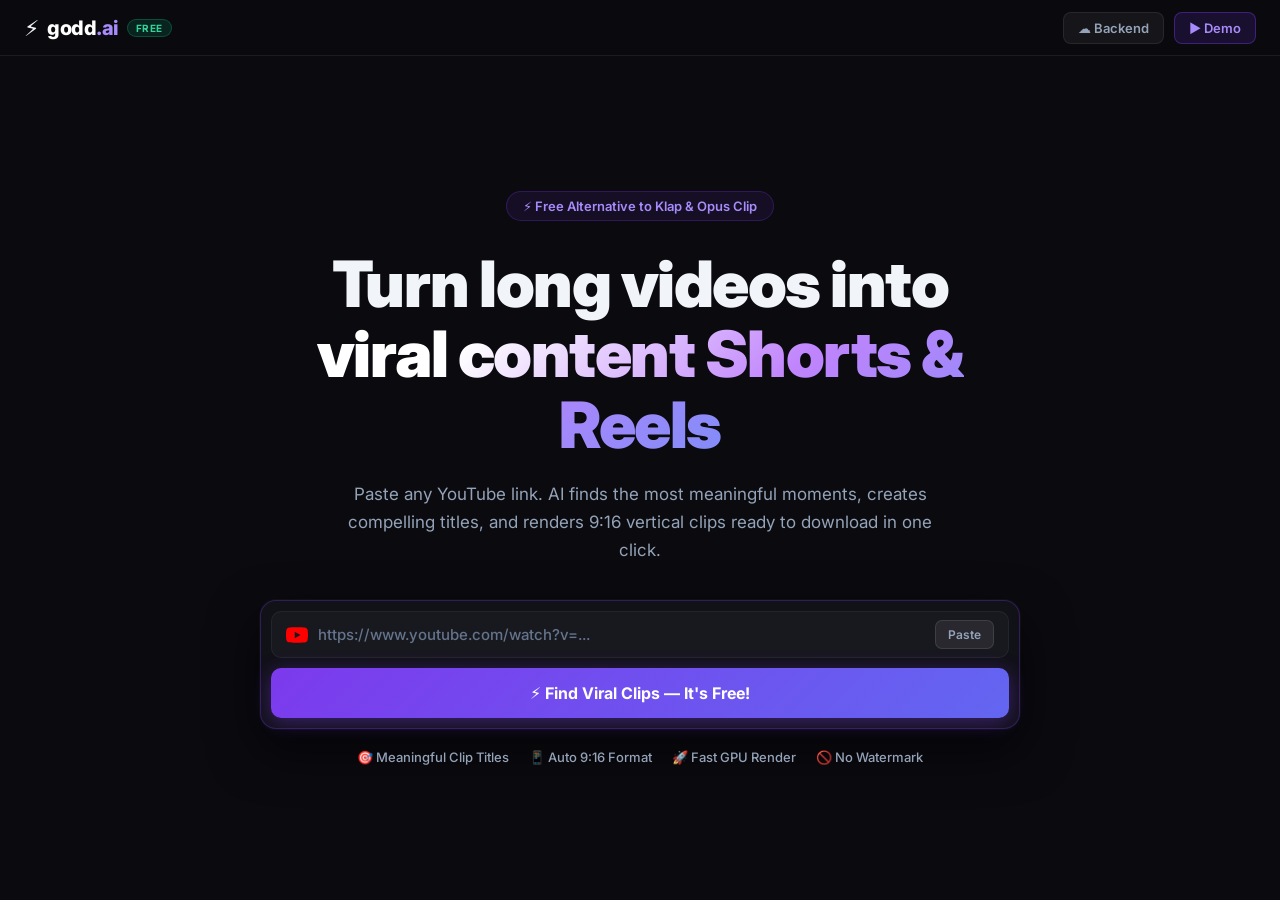
==== index.html @ a629b0cb "Sync streamer facecam preview and improve clip selection" ====
<!DOCTYPE html>
<html lang="en">
<head>
  <meta charset="UTF-8">
  <meta name="viewport" content="width=device-width, initial-scale=1.0">
  <title>godd.ai — Free Klap Alternative | Content Shorts & Viral Clips</title>
  <link rel="preconnect" href="https://fonts.googleapis.com">
  <link href="https://fonts.googleapis.com/css2?family=Inter:wght@400;500;600;700;800;900&display=swap" rel="stylesheet">
  <link rel="stylesheet" href="style.css">
  <link rel="icon" href="data:image/svg+xml,<svg xmlns=%22http://www.w3.org/2000/svg%22 viewBox=%220 0 100 100%22><text y=%22.9em%22 font-size=%2290%22>⚡</text></svg>">
  <script src="https://www.youtube.com/iframe_api"></script>
</head>
<body>

<!-- ═══════════════════ NAVBAR ═══════════════════ -->
<nav class="navbar">
  <div class="nav-inner">
    <div class="brand" onclick="goHome()">
      <span class="logo-mark">⚡</span>
      <span class="logo-name">godd<span class="logo-ai">.ai</span></span>
      <span class="badge-free">FREE</span>
    </div>
    <div class="nav-right">
      <button class="nav-btn" onclick="openBackendModal()">☁️ Backend</button>
      <button class="nav-btn nav-btn-demo" onclick="loadDemo()">▶ Demo</button>
    </div>
  </div>
</nav>

<!-- ═══════════════════ HERO ═══════════════════ -->
<section id="heroSection">
  <div class="hero-wrap">
    <div class="hero-badge">⚡ Free Alternative to Klap &amp; Opus Clip</div>
    <h1 class="hero-h1">Turn long videos into<br><span class="hero-grad">viral content Shorts &amp; Reels</span></h1>
    <p class="hero-sub">Paste any YouTube link. AI finds the most meaningful moments, creates compelling titles, and renders 9:16 vertical clips ready to download in one click.</p>

    <div class="url-card">
      <div class="url-row">
        <span class="yt-logo">
          <svg width="22" height="22" viewBox="0 0 24 24" fill="#FF0000"><path d="M23.498 6.186a3.016 3.016 0 0 0-2.122-2.136C19.505 3.545 12 3.545 12 3.545s-7.505 0-9.377.505A3.017 3.017 0 0 0 .502 6.186C0 8.07 0 12 0 12s0 3.93.502 5.814a3.016 3.016 0 0 0 2.122 2.136c1.871.505 9.376.505 9.376.505s7.505 0 9.377-.505a3.015 3.015 0 0 0 2.122-2.136C24 15.93 24 12 24 12s0-3.93-.502-5.814zM9.545 15.568V8.432L15.818 12l-6.273 3.568z"/></svg>
        </span>
        <input id="urlInput" type="text" placeholder="https://www.youtube.com/watch?v=..." autocomplete="off" onkeydown="if(event.key==='Enter')analyzeVideo()">
        <button class="btn-paste" onclick="pasteClip()">Paste</button>
      </div>
      <button class="btn-analyze" onclick="analyzeVideo()">
        ⚡ Find Viral Clips — It's Free!
      </button>
    </div>

    <div class="hero-features">
      <span>🎯 Meaningful Clip Titles</span>
      <span>📱 Auto 9:16 Format</span>
      <span>🚀 Fast GPU Render</span>
      <span>🚫 No Watermark</span>
    </div>
  </div>
</section>

<!-- ═══════════════════ PROCESSING ═══════════════════ -->
<section id="processingSection" style="display:none">
  <div class="proc-card">
    <div class="proc-rings">
      <div class="proc-ring r1"></div>
      <div class="proc-ring r2"></div>
      <div class="proc-icon">⚡</div>
    </div>
    <h2 class="proc-title" id="procTitle">Analyzing your video…</h2>
    <p class="proc-sub">AI is scanning for the most entertaining moments</p>
    <div class="proc-steps">
      <div class="proc-step" id="ps1"><span class="ps-dot"></span> Loading video &amp; metadata</div>
      <div class="proc-step" id="ps2"><span class="ps-dot"></span> Extracting streamer's voice</div>
      <div class="proc-step" id="ps3"><span class="ps-dot"></span> Scoring virality &amp; emotion</div>
      <div class="proc-step" id="ps4"><span class="ps-dot"></span> Building 9:16 clips with captions</div>
    </div>
    <p class="proc-note">First request may take 30–60s while Render server wakes up</p>
  </div>
</section>

<!-- ═══════════════════ STUDIO ═══════════════════ -->
<section id="studioSection" style="display:none">

  <!-- Top bar -->
  <div class="studio-topbar">
    <div class="studio-video-info">
      <img id="studioThumb" src="" alt="" class="studio-thumb">
      <div class="studio-meta">
        <div class="studio-title" id="studioTitle">Video Title</div>
        <div class="studio-author" id="studioAuthor">Creator • <span id="studioClipCount">0 clips</span></div>
      </div>
    </div>
    <button class="btn-new" onclick="goHome()">+ New Video</button>
  </div>

  <!-- 3-column grid -->
  <div class="studio-grid">

    <!-- LEFT: Clip list -->
    <div class="col-clips">
      <div class="col-head">
        <span>🎬 Viral Clips</span>
        <span class="col-badge" id="clipsBadge">0</span>
      </div>
      <div class="clips-scroll" id="clipsContainer">
        <!-- clip cards injected here -->
      </div>
    </div>

    <!-- CENTER: Video Preview -->
    <div class="col-preview">
      <div class="preview-wrap" id="previewWrap">

        <!-- YouTube Video Container -->
        <div id="ytContainer" class="yt-container layout-split">
          <!-- Top: Streamer Cam in Split Mode -->
          <div class="split-top-cam" id="splitTopCam">
            <div class="streamer-live-tag">
              <span class="live-dot"></span>
              <span class="streamer-tag-text">FACECAM PREVIEW</span>
            </div>
            <div class="cam-preview-feed" id="camPreviewFeed" aria-hidden="true"></div>
          </div>

          <!-- Gameplay Player Wrap -->
          <div class="game-video-wrap" id="gameVideoWrap">
            <div id="ytPlayerDiv"></div>
            <iframe id="fallbackIframe" src="" frameborder="0" allow="accelerometer; autoplay; clipboard-write; encrypted-media; gyroscope; picture-in-picture" allowfullscreen style="display:none; width:100%; height:100%;"></iframe>
          </div>
        </div>

        <!-- Transparent Click Catcher for 100% Reliable Play/Pause -->
        <div class="video-click-overlay" id="videoClickOverlay" onclick="togglePlay()"></div>

        <!-- Big Play Button Overlay (Klap / Reels style) -->
        <div class="center-play-overlay" id="centerPlayOverlay">
          <div class="big-play-btn">
            <svg width="28" height="28" viewBox="0 0 24 24" fill="#FFFFFF"><polygon points="6 3 20 12 6 21 6 3"/></svg>
          </div>
        </div>

        <!-- Subtitle overlay -->
        <div class="subs-overlay" id="subsOverlay">
          <div class="subs-box s-bold" id="subsBox"></div>
        </div>

        <!-- Hook title top -->
        <div class="preview-top-label" id="previewTopLabel"></div>

        <!-- Player controls bottom -->
        <div class="preview-controls" onclick="event.stopPropagation()">
          <button class="ctrl-play" id="playBtn" onclick="togglePlay()" title="Play/Pause">
            <svg id="playIcon" width="18" height="18" viewBox="0 0 24 24" fill="currentColor"><polygon points="5 3 19 12 5 21 5 3"/></svg>
          </button>
          <div class="ctrl-scrubber" id="scrubber" onclick="scrubSeek(event)">
            <div class="ctrl-fill" id="scrubFill"></div>
          </div>
          <span class="ctrl-time" id="ctrlTime">0:00 / 0:40</span>
        </div>
      </div>

      <!-- Preview label -->
      <div class="preview-label">📱 9:16 Vertical Preview • Click to Play/Pause</div>
    </div>

    <!-- RIGHT: Controls -->
    <div class="col-controls">

      <!-- Layout -->
      <div class="ctrl-box">
        <div class="ctrl-box-title">📐 Video Layout</div>
        <div class="layout-row">
          <button class="layout-btn active" data-l="split" onclick="setLayout('split')">🎮 Auto (Facecam on Top)</button>
          <button class="layout-btn" data-l="blur" onclick="setLayout('blur')">✨ Single (Blur BG)</button>
          <button class="layout-btn" data-l="crop" onclick="setLayout('crop')">✂️ Single (9:16 Crop)</button>
          <button class="layout-btn" data-l="fit" onclick="setLayout('fit')">🔲 Single (Fit)</button>
        </div>
      </div>

      <!-- Trim -->
      <div class="ctrl-box">
        <div class="ctrl-box-title">⏱️ Clip Trim <span id="trimDurLabel" class="trim-dur-badge">40s</span></div>
        <div class="trim-row">
          <label>Start <input type="number" id="trimStart" min="0" step="0.01" onchange="applyTrim()">s</label>
          <label>End <input type="number" id="trimEnd" min="1" step="0.01" onchange="applyTrim()">s</label>
        </div>
      </div>

      <!-- Subtitle presets -->
      <div class="ctrl-box">
        <div class="ctrl-box-title">Subtitle presets <span class="preset-count">9 styles</span></div>
        <p class="preset-hint">Smaller captions. A style for every story.</p>
        <div class="style-grid">
          <button class="style-btn" data-s="source" onclick="setStyle('source')" aria-pressed="false">
            <span class="preset-sample sample-source" aria-hidden="true">Natural captions</span>
            <span class="preset-name">Original</span><span class="preset-desc">Keep it simple</span>
          </button>
          <button class="style-btn" data-s="clean" onclick="setStyle('clean')" aria-pressed="false">
            <span class="preset-sample sample-clean" aria-hidden="true">Less, but better</span>
            <span class="preset-name">Minimal</span><span class="preset-desc">Soft white · clean</span>
          </button>
          <button class="style-btn active" data-s="beast" onclick="setStyle('beast')" aria-pressed="true">
            <span class="preset-sample sample-beast" aria-hidden="true">MAKE IT COUNT</span>
            <span class="preset-name">Gold Pop</span><span class="preset-desc">Warm gold · bold</span>
          </button>
          <button class="style-btn" data-s="hormozi" onclick="setStyle('hormozi')" aria-pressed="false">
            <span class="preset-sample sample-hormozi" aria-hidden="true">A fresh perspective</span>
            <span class="preset-name">Fresh Lime</span><span class="preset-desc">Lime · confident</span>
          </button>
          <button class="style-btn" data-s="cyber" onclick="setStyle('cyber')" aria-pressed="false">
            <span class="preset-sample sample-cyber" aria-hidden="true">THE NEXT LEVEL</span>
            <span class="preset-name">Neon</span><span class="preset-desc">Cyan · electric</span>
          </button>
          <button class="style-btn" data-s="fire" onclick="setStyle('fire')" aria-pressed="false">
            <span class="preset-sample sample-fire" aria-hidden="true">Make your move</span>
            <span class="preset-name">Coral</span><span class="preset-desc">Coral · energetic</span>
          </button>
          <button class="style-btn" data-s="cinematic" onclick="setStyle('cinematic')" aria-pressed="false">
            <span class="preset-sample sample-cinematic" aria-hidden="true">Every moment matters</span>
            <span class="preset-name">Cinema</span><span class="preset-desc">Serif · cinematic</span>
          </button>
          <button class="style-btn" data-s="rose" onclick="setStyle('rose')" aria-pressed="false">
            <span class="preset-sample sample-rose" aria-hidden="true">A little different</span>
            <span class="preset-name">Rose</span><span class="preset-desc">Rose · editorial</span>
          </button>
          <button class="style-btn" data-s="box" onclick="setStyle('box')" aria-pressed="false">
            <span class="preset-sample sample-box" aria-hidden="true">One good idea</span>
            <span class="preset-name">Highlight</span><span class="preset-desc">Yellow card · ink</span>
          </button>
          <button class="style-btn" data-s="none" onclick="setStyle('none')" aria-pressed="false">
            <span class="preset-sample sample-none" aria-hidden="true">—</span>
            <span class="preset-name">Off</span><span class="preset-desc">No added captions</span>
          </button>
        </div>
      </div>

      <!-- Direct Download Box -->
      <div class="ctrl-box download-box">
        <div class="ctrl-box-title">💾 Export Video (1080p Full HD)</div>
        <button class="btn-download" id="mainDlBtn" onclick="downloadClip()">
          ⬇️ Download 1080p 9:16 Short (MP4)
        </button>
        <div class="dl-note">1080 × 1920 MP4 · Speech-matched captions · Free hosting may take a few minutes</div>
      </div>

    </div>
  </div>
</section>

<!-- ═══════════════════ BACKEND MODAL ═══════════════════ -->
<div class="modal-bg" id="backendModal" style="display:none" onclick="if(event.target===this)closeBackendModal()">
  <div class="modal-card">
    <div class="modal-icon">☁️</div>
    <h3>Render Cloud Backend</h3>
    <p class="modal-p">Your Render.com backend URL (for FFmpeg video rendering):</p>
    <input type="text" id="backendUrlInput" placeholder="https://godd-ai.onrender.com" class="modal-input">
    <div id="backendMsg" class="modal-msg"></div>
    <div class="modal-actions">
      <button class="btn-modal-primary" onclick="saveBackend()">Test &amp; Save</button>
      <button class="btn-modal-sec" onclick="closeBackendModal()">Close</button>
    </div>
  </div>
</div>

<!-- ═══════════════════ DOWNLOAD PROGRESS ═══════════════════ -->
<div class="modal-bg" id="dlProgressOverlay" style="display:none">
  <div class="modal-card" style="text-align:center;min-width:340px">
    <div style="font-size:36px;margin-bottom:12px">⚡</div>
    <div class="dl-label" id="dlLabel">Rendering your 9:16 clip…</div>
    <div class="dl-track"><div class="dl-fill" id="dlFill"></div></div>
    <div class="dl-hint" id="dlHint">Encoding on cloud server… please wait 20s</div>
    <div id="dlDirectWrap" style="margin-top:14px;">
      <a id="dlDirectLink" href="#" target="_blank" class="btn-download" style="display:inline-block;padding:9px 18px;font-size:13px;text-decoration:none;">⬇️ Click If Download Hasn't Started</a>
    </div>
    <button class="btn-modal-sec" style="margin-top:12px;" onclick="hideDlProgress()">Close</button>
  </div>
</div>

<!-- ═══════════════════ ERROR MODAL ═══════════════════ -->
<div class="modal-bg" id="errModal" style="display:none" onclick="if(event.target===this)closeErrModal()">
  <div class="modal-card">
    <div class="modal-icon">⚠️</div>
    <h3>Download Failed</h3>
    <p class="modal-p err-detail" id="errDetail"></p>
    <p class="modal-p" style="color:#94A3B8;font-size:13px;">You can retry, or upload the original video if YouTube blocks access.</p>
    <div class="modal-actions">
      <button class="btn-modal-primary" onclick="closeErrModal();downloadClip()">🔄 Retry Download</button>
      <button class="btn-modal-sec" onclick="closeErrModal();downloadSRT()">📄 Get SRT Instead</button>
      <button class="btn-modal-sec" onclick="closeErrModal()">Close</button>
    </div>
  </div>
</div>

<!-- Toast -->
<div class="toast" id="toast"></div>

<script src="app.js"></script>
</body>
</html>
---- style.css ----
/* ─────────────────────────────────────────
   godd.ai — Klap-style UI
   ───────────────────────────────────────── */
:root {
  --bg:       #0A0A0F;
  --bg-card:  #111118;
  --bg-card2: #16161F;
  --border:   rgba(255,255,255,0.08);
  --purple:   #7C3AED;
  --purple2:  #6D28D9;
  --purple-l: #A78BFA;
  --yellow:   #FBBF24;
  --cyan:     #22D3EE;
  --green:    #10B981;
  --red:      #EF4444;
  --text:     #F1F5F9;
  --text2:    #94A3B8;
  --text3:    #64748B;
  --r:        10px;
  --r2:       16px;
}

*, *::before, *::after { box-sizing: border-box; margin: 0; padding: 0; }
html { font-size: 15px; }
body {
  font-family: 'Inter', system-ui, sans-serif;
  background: var(--bg);
  color: var(--text);
  min-height: 100vh;
  overflow-x: hidden;
}
button { font-family: inherit; cursor: pointer; border: none; outline: none; }
input  { font-family: inherit; outline: none; }

/* ── Scrollbar ── */
::-webkit-scrollbar { width: 5px; }
::-webkit-scrollbar-thumb { background: rgba(255,255,255,0.1); border-radius: 3px; }

/* ══════════════════════════════════════════
   NAVBAR
══════════════════════════════════════════ */
.navbar {
  position: sticky; top: 0; z-index: 200;
  background: rgba(10,10,15,0.85);
  backdrop-filter: blur(14px);
  border-bottom: 1px solid var(--border);
  height: 56px;
}
.nav-inner {
  max-width: 1360px; margin: 0 auto;
  padding: 0 24px; height: 100%;
  display: flex; align-items: center; justify-content: space-between;
}
.brand {
  display: flex; align-items: center; gap: 8px; cursor: pointer;
}
.logo-mark { font-size: 22px; }
.logo-name  { font-size: 20px; font-weight: 800; color: #fff; letter-spacing: -0.5px; }
.logo-ai    { color: var(--purple-l); }
.badge-free {
  background: rgba(16,185,129,0.15);
  border: 1px solid rgba(16,185,129,0.3);
  color: #34D399; font-size: 10px; font-weight: 700;
  padding: 2px 8px; border-radius: 20px; letter-spacing: 0.5px;
}
.nav-right { display: flex; gap: 10px; }
.nav-btn {
  background: rgba(255,255,255,0.05);
  border: 1px solid var(--border);
  color: var(--text2); padding: 7px 14px;
  border-radius: 8px; font-size: 13px; font-weight: 600;
  transition: all 0.18s;
}
.nav-btn:hover { background: rgba(255,255,255,0.1); color: #fff; }
.nav-btn-demo {
  background: rgba(124,58,237,0.15);
  border-color: rgba(124,58,237,0.4); color: var(--purple-l);
}
.nav-btn-demo:hover { background: rgba(124,58,237,0.3); color: #fff; }

/* ══════════════════════════════════════════
   HERO
══════════════════════════════════════════ */
#heroSection {
  min-height: calc(100vh - 56px);
  display: flex; align-items: center; justify-content: center;
  padding: 60px 24px;
}
.hero-wrap { max-width: 760px; width: 100%; text-align: center; }
.hero-badge {
  display: inline-flex; align-items: center; gap: 8px;
  background: rgba(124,58,237,0.1);
  border: 1px solid rgba(124,58,237,0.25);
  color: var(--purple-l); font-size: 13px; font-weight: 600;
  padding: 6px 16px; border-radius: 30px; margin-bottom: 28px;
}
.hero-h1 {
  font-size: clamp(36px, 5.5vw, 64px);
  font-weight: 900; letter-spacing: -1.5px;
  line-height: 1.1; margin-bottom: 20px;
}
.hero-grad {
  background: linear-gradient(135deg, #fff 20%, #C084FC 60%, #818CF8 100%);
  -webkit-background-clip: text; -webkit-text-fill-color: transparent;
}
.hero-sub {
  font-size: 17px; color: var(--text2); max-width: 600px;
  margin: 0 auto 36px; line-height: 1.65; font-weight: 400;
}

/* URL input card */
.url-card {
  background: var(--bg-card);
  border: 1px solid rgba(124,58,237,0.3);
  border-radius: var(--r2); padding: 10px;
  box-shadow: 0 20px 50px rgba(0,0,0,0.5), 0 0 0 1px rgba(255,255,255,0.03);
  margin-bottom: 20px;
}
.url-row {
  display: flex; align-items: center; gap: 10px;
  background: rgba(255,255,255,0.03);
  border: 1px solid rgba(255,255,255,0.05);
  border-radius: 10px; padding: 8px 14px; margin-bottom: 10px;
}
.yt-logo { display: flex; align-items: center; flex-shrink: 0; }
#urlInput {
  flex: 1; background: transparent; border: none; color: #fff;
  font-size: 15px; font-weight: 500; min-width: 0;
}
#urlInput::placeholder { color: var(--text3); }
.btn-paste {
  background: rgba(255,255,255,0.07);
  border: 1px solid rgba(255,255,255,0.1);
  color: var(--text2); padding: 6px 12px;
  border-radius: 7px; font-size: 12px; font-weight: 600;
  transition: all 0.18s; flex-shrink: 0;
}
.btn-paste:hover { background: rgba(255,255,255,0.14); color: #fff; }
.btn-analyze {
  width: 100%;
  background: linear-gradient(135deg, var(--purple), #6366F1);
  color: #fff; font-size: 16px; font-weight: 700;
  padding: 15px 24px; border-radius: 10px;
  box-shadow: 0 4px 20px rgba(124,58,237,0.4);
  transition: all 0.2s;
}
.btn-analyze:hover {
  transform: translateY(-2px);
  box-shadow: 0 8px 30px rgba(124,58,237,0.55);
  filter: brightness(1.08);
}
.hero-features {
  display: flex; flex-wrap: wrap; justify-content: center; gap: 20px;
  color: var(--text2); font-size: 13px; font-weight: 500;
}

/* ══════════════════════════════════════════
   PROCESSING
══════════════════════════════════════════ */
#processingSection {
  min-height: calc(100vh - 56px);
  display: flex; align-items: center; justify-content: center;
  padding: 40px 24px;
}
.proc-card {
  background: var(--bg-card);
  border: 1px solid var(--border);
  border-radius: 20px; padding: 48px 40px;
  max-width: 540px; width: 100%; text-align: center;
  box-shadow: 0 0 60px rgba(124,58,237,0.15);
}
.proc-rings {
  position: relative; width: 80px; height: 80px;
  margin: 0 auto 24px;
  display: flex; align-items: center; justify-content: center;
}
.proc-ring {
  position: absolute; inset: 0; border-radius: 50%;
  border: 2.5px solid transparent;
}
.r1 { border-top-color: var(--purple); border-right-color: var(--purple); animation: spin 1.4s linear infinite; }
.r2 { inset: 10px; border-bottom-color: var(--cyan); border-left-color: var(--cyan); animation: spin 2s linear infinite reverse; }
@keyframes spin { to { transform: rotate(360deg); } }
.proc-icon { font-size: 26px; }
.proc-title { font-size: 22px; font-weight: 700; margin-bottom: 8px; }
.proc-sub { font-size: 14px; color: var(--text2); margin-bottom: 28px; }
.proc-steps { text-align: left; display: flex; flex-direction: column; gap: 14px; margin-bottom: 24px; }
.proc-step {
  display: flex; align-items: center; gap: 12px;
  font-size: 14px; font-weight: 500; color: var(--text3);
  transition: all 0.3s;
}
.proc-step.active { color: #fff; }
.proc-step.done   { color: var(--green); }
.ps-dot {
  width: 24px; height: 24px; border-radius: 50%; flex-shrink: 0;
  background: rgba(255,255,255,0.06);
  display: flex; align-items: center; justify-content: center;
}
.proc-step.active .ps-dot {
  background: var(--purple);
  box-shadow: 0 0 10px var(--purple);
}
.proc-step.done .ps-dot { background: var(--green); }
.proc-step.done .ps-dot::after { content: '✓'; font-size: 12px; color: #fff; font-weight: 700; }
.proc-note { font-size: 12px; color: var(--text3); }

/* ══════════════════════════════════════════
   STUDIO TOPBAR
══════════════════════════════════════════ */
#studioSection { padding: 0 0 40px; }
.studio-topbar {
  display: flex; align-items: center; justify-content: space-between;
  gap: 16px; padding: 12px 24px;
  border-bottom: 1px solid var(--border);
  background: var(--bg-card);
}
.studio-video-info { display: flex; align-items: center; gap: 12px; min-width: 0; }
.studio-thumb {
  width: 80px; height: 46px; border-radius: 6px;
  object-fit: cover; background: #000; flex-shrink: 0;
}
.studio-title {
  font-size: 15px; font-weight: 700;
  white-space: nowrap; overflow: hidden; text-overflow: ellipsis; max-width: 500px;
}
.studio-author { font-size: 12px; color: var(--text2); margin-top: 2px; }
.btn-new {
  background: rgba(255,255,255,0.05);
  border: 1px solid var(--border); color: #fff;
  padding: 8px 16px; border-radius: 8px; font-size: 13px; font-weight: 600;
  transition: all 0.18s; flex-shrink: 0;
}
.btn-new:hover { background: rgba(255,255,255,0.1); }

/* ══════════════════════════════════════════
   STUDIO 3-COLUMN GRID
══════════════════════════════════════════ */
.studio-grid {
  display: grid;
  grid-template-columns: 280px 1fr 320px;
  gap: 0;
  height: calc(100vh - 112px);
  overflow: hidden;
}

/* ── LEFT column ── */
.col-clips {
  border-right: 1px solid var(--border);
  display: flex; flex-direction: column; overflow: hidden;
}
.col-head {
  display: flex; justify-content: space-between; align-items: center;
  padding: 16px 16px 10px;
  font-size: 13px; font-weight: 700; color: var(--text2);
  border-bottom: 1px solid var(--border); flex-shrink: 0;
}
.col-badge {
  background: rgba(124,58,237,0.2); color: var(--purple-l);
  font-size: 11px; font-weight: 700; padding: 2px 8px; border-radius: 10px;
}
.clips-scroll { flex: 1; overflow-y: auto; padding: 10px 10px 20px; display: flex; flex-direction: column; gap: 8px; }

/* Clip card */
.clip-card {
  border-radius: 10px; overflow: hidden;
  border: 1.5px solid var(--border);
  cursor: pointer; transition: all 0.18s; background: var(--bg-card2);
}
.clip-card:hover { border-color: rgba(124,58,237,0.5); transform: translateY(-1px); }
.clip-card.selected { border-color: var(--purple); box-shadow: 0 0 0 2px rgba(124,58,237,0.25); }
.clip-thumb-wrap { position: relative; width: 100%; padding-top: 56.25%; background: #000; overflow: hidden; }
.clip-thumb-wrap img { position: absolute; inset: 0; width: 100%; height: 100%; object-fit: cover; }
.clip-score-pill {
  position: absolute; top: 6px; left: 6px;
  background: rgba(0,0,0,0.75); backdrop-filter: blur(4px);
  color: var(--yellow); font-size: 11px; font-weight: 800;
  padding: 2px 7px; border-radius: 20px; border: 1px solid rgba(251,191,36,0.4);
}
.clip-dur-pill {
  position: absolute; top: 6px; right: 6px;
  background: rgba(0,0,0,0.75); backdrop-filter: blur(4px);
  color: #fff; font-size: 10px; font-weight: 600;
  padding: 2px 6px; border-radius: 6px;
}
.clip-info { padding: 10px 11px 11px; }
.clip-info-title { font-size: 12px; font-weight: 700; line-height: 1.35; color: #fff; margin-bottom: 5px; }
.clip-info-tags { display: flex; gap: 4px; flex-wrap: wrap; }
.clip-tag {
  background: rgba(255,255,255,0.05);
  font-size: 10px; color: var(--text3); font-weight: 600;
  padding: 1px 6px; border-radius: 4px;
}

/* ── CENTER column ── */
.col-preview {
  display: flex; flex-direction: column;
  align-items: center; justify-content: center;
  padding: 20px 16px 16px;
  background: #0d0d12;
  overflow: hidden;
}
.preview-wrap {
  position: relative;
  width: 100%;
  max-width: 320px;
  height: 560px;
  max-height: calc(100vh - 160px);
  aspect-ratio: 9/16;
  background: #000;
  border-radius: 14px;
  overflow: hidden;
  box-shadow: 0 20px 60px rgba(0,0,0,0.8), 0 0 0 1px rgba(255,255,255,0.08);
  display: flex;
  align-items: center;
  justify-content: center;
  cursor: pointer;
}
.yt-container {
  position: absolute;
  inset: 0;
  width: 100%;
  height: 100%;
  overflow: hidden;
  background: #08090C;
}

/* 🎮 Split Mode: Streamer Cam on Top + Full 16:9 Game Screen Below */
.yt-container.layout-split .split-top-cam {
  display: block;
  position: absolute;
  top: 0;
  left: 0;
  right: 0;
  height: 40.625%;
  container-type: size;
  overflow: hidden;
  background: #0C0D14;
  border-bottom: 2px solid rgba(124, 58, 237, 0.4);
}
.cam-preview-feed {
  position: absolute;
  left: 50%;
  top: 50%;
  width: max(calc(100cqw / var(--cam-width)), calc(100cqh * var(--cam-aspect) / var(--cam-height)));
  aspect-ratio: var(--cam-aspect);
  transform: translate(calc(-100% * var(--cam-center-x)), calc(-100% * var(--cam-center-y)));
  pointer-events: none;
}
.cam-preview-feed iframe {
  position: absolute;
  inset: 0;
  display: block;
  width: 100%;
  height: 100%;
  border: none;
}
.streamer-live-tag {
  position: absolute;
  top: 8px;
  left: 8px;
  z-index: 6;
  display: flex;
  align-items: center;
  gap: 5px;
  background: rgba(0, 0, 0, 0.75);
  border: 1px solid rgba(239, 68, 68, 0.6);
  border-radius: 4px;
  padding: 3px 8px;
  font-size: 10px;
  font-weight: 800;
  color: #fff;
  letter-spacing: 0.04em;
  backdrop-filter: blur(4px);
}
.live-dot {
  width: 6px;
  height: 6px;
  border-radius: 50%;
  background: #EF4444;
  box-shadow: 0 0 8px #EF4444;
}
.yt-container.layout-split .game-video-wrap {
  position: absolute;
  top: 41.0417%;
  left: 0;
  right: 0;
  width: 100%;
  aspect-ratio: 16/9;
  background: #000;
  overflow: hidden;
  box-shadow: 0 4px 20px rgba(0, 0, 0, 0.85);
}
.yt-container.layout-split .game-video-wrap #ytPlayerDiv,
.yt-container.layout-split .game-video-wrap iframe {
  width: 100%;
  height: 100%;
  border: none;
}

/* ✂️ Crop Mode */
.yt-container.layout-crop .split-top-cam { display: none; }
.yt-container.layout-crop .game-video-wrap {
  position: absolute;
  inset: 0;
  width: 100%;
  height: 100%;
  overflow: hidden;
}
.yt-container.layout-crop .game-video-wrap #ytPlayerDiv,
.yt-container.layout-crop .game-video-wrap iframe {
  width: 300%;
  height: 100%;
  margin-left: -100%;
  border: none;
}

/* 🔲 Fit & Blur Modes */
.yt-container.layout-fit .split-top-cam,
.yt-container.layout-blur .split-top-cam { display: none; }
.yt-container.layout-fit .game-video-wrap,
.yt-container.layout-blur .game-video-wrap {
  position: absolute;
  inset: 0;
  width: 100%;
  height: auto;
  aspect-ratio: 16/9;
  margin: auto;
}
.yt-container.layout-fit .game-video-wrap #ytPlayerDiv,
.yt-container.layout-fit .game-video-wrap iframe,
.yt-container.layout-blur .game-video-wrap #ytPlayerDiv,
.yt-container.layout-blur .game-video-wrap iframe {
  width: 100%;
  height: 100%;
  border: none;
}

/* Transparent click catcher over video */
.video-click-overlay {
  position: absolute;
  inset: 0;
  z-index: 12;
  cursor: pointer;
  background: transparent;
}

/* Center Play Overlay (Klap/Reels style) */
.center-play-overlay {
  position: absolute;
  inset: 0;
  display: flex;
  align-items: center;
  justify-content: center;
  background: rgba(0,0,0,0.35);
  z-index: 13;
  transition: opacity 0.2s ease;
  pointer-events: none;
}
.center-play-overlay.hidden {
  opacity: 0;
  pointer-events: none;
}
.big-play-btn {
  width: 60px;
  height: 60px;
  border-radius: 50%;
  background: rgba(124, 58, 237, 0.9);
  border: 2px solid rgba(255, 255, 255, 0.4);
  box-shadow: 0 0 30px rgba(124, 58, 237, 0.7);
  display: flex;
  align-items: center;
  justify-content: center;
  padding-left: 4px;
}

/* Subtitle overlay */
.subs-overlay {
  display: block !important;
  position: absolute; left: 12px; right: 12px; bottom: 62px; z-index: 15;
  pointer-events: none; text-align: center; padding: 0 4px;
}
/* Expressive caption treatments, kept compact for vertical video. */
.subs-box {
  display: inline-flex; align-items: baseline; justify-content: center; flex-wrap: wrap;
  gap: 3px 5px; max-width: 92%; padding: 6px 10px; border-radius: 9px;
  font: 800 16px/1.45 'Arial Black',Impact,sans-serif; letter-spacing: .015em;
  color: #fff; text-align: center; overflow-wrap: anywhere;
  background: transparent; border: 0; box-shadow: none;
}
.subs-box:empty { display: none !important; }
.sw {
  display: inline-block; color: inherit;
  -webkit-text-stroke: .7px #101015; paint-order: stroke fill;
  text-shadow: 0 2px 0 #101015, 1px 3px 2px #000;
  transition: color .12s, transform .12s;
}
.sw.active { color: var(--caption-accent,#ffde56); transform: scale(1.07) rotate(-2deg); }
.sw.hl { color: var(--caption-accent,#ffde56); }
.subs-box.s-beast {
  --caption-accent: #ffde56; font-family: Impact,'Arial Black',sans-serif;
  text-transform: uppercase; letter-spacing: .04em;
}
.subs-box.s-beast .sw { -webkit-text-stroke: 1.2px #111018; text-shadow: 2px 3px 0 #111018, 0 4px 9px #000; }
.subs-box.s-beast .sw.active { color: #ffde56; text-shadow: 2px 3px 0 #111018, 0 0 12px #ffde5640; }
.subs-box.s-hormozi { --caption-accent: #bef264; font-family: 'Arial Black',sans-serif; text-transform: uppercase; }
.subs-box.s-hormozi .sw.active { background: #bef264; color: #10200b; -webkit-text-stroke: 0; text-shadow: none; padding: 0 4px; border-radius: 3px; box-shadow: 2px 3px 0 #101510; }
.subs-box.s-cyber { --caption-accent: #67e8f9; font-family: Consolas,'Courier New',monospace; background: linear-gradient(115deg,#071e2ef2,#0c1029eb); border: 1px solid #67e8f9; border-left: 3px solid #67e8f9; border-radius: 3px; box-shadow: 0 0 15px #22d3ee30, inset 0 0 14px #22d3ee12; }
.subs-box.s-cyber .sw { -webkit-text-stroke: 0; text-shadow: 0 0 6px #67e8f970; }
.subs-box.s-cyber .sw.active { color: #67e8f9; text-shadow: 0 0 12px #22d3ee; transform: none; }
.subs-box.s-fire { --caption-accent: #ff9565; text-transform: uppercase; font-style: italic; transform: rotate(-1deg); }
.subs-box.s-fire .sw.active { color: #ffad69; text-shadow: 0 2px 0 #6d1623, 0 4px 0 #300b16, 0 0 12px #ff653d80; }
.subs-box.s-cinematic { --caption-accent: #eedcb8; font: italic 500 16px/1.5 Georgia,serif; letter-spacing: .025em; padding: 8px 14px; border-top: 1px solid #eedcb84a; border-bottom: 1px solid #eedcb84a; background: linear-gradient(90deg,transparent,#111018a8,transparent); border-radius: 0; }
.subs-box.s-cinematic .sw { -webkit-text-stroke: 0; text-shadow: 0 2px 5px #000; }
.subs-box.s-cinematic .sw.active { transform: none; color: #eedcb8; }
.subs-box.s-rose { --caption-accent: #f9a8d4; font: italic 700 16px/1.5 Georgia,serif; background: linear-gradient(120deg,#39172ff5,#1b1325f0); border: 1px solid #f9a8d466; border-radius: 14px 4px 14px 4px; box-shadow: 3px 3px 0 #f9a8d42b; padding: 7px 14px; }
.subs-box.s-rose .sw { -webkit-text-stroke: 0; text-shadow: 0 1px 3px #000; }
.subs-box.s-rose .sw.active { color: #f9a8d4; text-decoration: underline; text-underline-offset: 4px; transform: none; }
.subs-box.s-box { --caption-accent: #17140b; color: #17140b; background: #ffde56; border: 2px solid #17140b; border-radius: 3px; box-shadow: 3px 4px 0 #17140b; transform: rotate(-1deg); padding: 5px 12px; }
.subs-box.s-box .sw { color: #17140b; text-shadow: none; -webkit-text-stroke: 0; }
.subs-box.s-box .sw.active { background: #17140b; color: #ffde56; padding: 0 3px; transform: none; }
.subs-box.s-source, .subs-box.s-clean { font: 600 14px/1.45 Inter,sans-serif; background: #10121bcc; border: 1px solid #ffffff24; box-shadow: 0 3px 10px #0004; }
.subs-box.s-source .sw, .subs-box.s-clean .sw { -webkit-text-stroke: 0; text-shadow: 0 1px 3px #000; }
.subs-box.s-source .sw.active, .subs-box.s-clean .sw.active { color: #fff; transform: none; }
.sub-source-card { font: inherit; text-transform: none; text-shadow: 0 1px 3px #000; }
.subs-box.s-none { display: none; }
@media (prefers-reduced-motion: reduce) { .sw { transition: none; } .sw.active { transform: none; } }

/* Top hook label */
.preview-top-label {
  position: absolute; top: 10px; left: 10px; right: 10px; z-index: 16;
  background: rgba(0,0,0,0.65); backdrop-filter: blur(6px);
  color: #fff; font-size: 11px; font-weight: 800;
  padding: 6px 12px; border-radius: 6px; text-align: center;
  white-space: nowrap; overflow: hidden; text-overflow: ellipsis;
  pointer-events: none; border: 1px solid rgba(255,255,255,0.1);
}

/* Player controls */
.preview-controls {
  position: absolute; bottom: 0; left: 0; right: 0; z-index: 20;
  background: linear-gradient(to top, rgba(0,0,0,0.85), transparent);
  display: flex; align-items: center; gap: 10px;
  padding: 20px 12px 12px;
}
.ctrl-play {
  background: rgba(255,255,255,0.15); backdrop-filter: blur(4px);
  border: 1px solid rgba(255,255,255,0.15);
  color: #fff; width: 36px; height: 36px; border-radius: 50%;
  display: flex; align-items: center; justify-content: center;
  flex-shrink: 0; transition: all 0.18s;
}
.ctrl-play:hover { background: rgba(255,255,255,0.25); }
.ctrl-scrubber {
  flex: 1; height: 4px; background: rgba(255,255,255,0.2);
  border-radius: 2px; cursor: pointer; position: relative;
}
.ctrl-fill { height: 100%; background: var(--yellow); border-radius: 2px; width: 0%; transition: width 0.1s; }
.ctrl-time { font-size: 11px; font-weight: 600; color: rgba(255,255,255,0.8); flex-shrink: 0; }
.preview-label { font-size: 12px; color: var(--text3); margin-top: 10px; font-weight: 500; }

/* ── RIGHT column ── */
.col-controls {
  border-left: 1px solid var(--border);
  overflow-y: auto; padding: 16px 14px 24px; display: flex; flex-direction: column; gap: 12px;
}
.ctrl-box {
  background: var(--bg-card2); border: 1px solid var(--border);
  border-radius: var(--r); padding: 14px;
}
.ctrl-box-title {
  font-size: 12px; font-weight: 700; color: var(--text2);
  text-transform: uppercase; letter-spacing: 0.06em; margin-bottom: 10px;
}
/* Visual subtitle preset cards */
.preset-count { float: right; color: var(--text3); font-size: 10px; font-weight: 500; text-transform: none; letter-spacing: 0; }
.preset-hint { color: var(--text3); font-size: 11px; line-height: 1.5; margin: -3px 0 12px; }
.style-grid { display: grid; grid-template-columns: repeat(2,minmax(0,1fr)); gap: 8px; }
.style-btn {
  min-width: 0; padding: 10px 8px; display: flex; flex-direction: column; align-items: stretch;
  gap: 4px; text-align: left; border: 1px solid var(--border); border-radius: 10px;
  background: rgba(255,255,255,.025); color: var(--text2); cursor: pointer; transition: background .15s,border-color .15s;
}
.style-btn:hover { background: rgba(255,255,255,.06); border-color: #7264b4; }
.style-btn:focus-visible { outline: 2px solid #c4b5fd; outline-offset: 3px; }
.style-btn.active { border-color: #a78bfa; background: rgba(139,92,246,.1); box-shadow: inset 0 0 0 1px rgba(167,139,250,.15); }
.preset-sample { min-height: 40px; padding: 8px 3px; display: flex; align-items: center; justify-content: center; border-radius: 5px; font-size: 11px; line-height: 1.3; font-weight: 750; text-align: center; color: #f8fafc; background: #0c1018; }
.preset-name { font-size: 11px; font-weight: 700; margin-top: 3px; }
.preset-desc { font-size: 9px; line-height: 1.4; color: var(--text3); font-weight: 400; }
.sample-beast { color: #f8d66d; font-weight: 900; }
.sample-hormozi { color: #bef264; background: #111b12; }
.sample-cyber { color: #67e8f9; background: #0b1c28; text-shadow: 0 0 7px #155e75; }
.sample-fire { color: #ff947e; background: #271417; }
.sample-clean, .sample-source { font-weight: 500; }
.sample-cinematic { font: italic 12px Georgia,serif; }
.sample-rose { color: #f9a8d4; background: #281322; }
.sample-box { color: #17140b; background: #f8d66d; }
.sample-none { color: #64748b; background: transparent; border: 1px dashed #334155; }
@media (max-width: 480px) { .subs-box { font-size: 14px; } .subs-box.s-clean, .subs-box.s-source { font-size: 13px; } }
/* Layout row */
.layout-row { display: flex; gap: 6px; }
.layout-btn {
  flex: 1; background: rgba(255,255,255,0.03);
  border: 1.5px solid var(--border); color: var(--text2);
  padding: 7px 4px; border-radius: 7px; font-size: 11px; font-weight: 600;
  transition: all 0.18s;
}
.layout-btn:hover { border-color: rgba(124,58,237,0.5); color: #fff; }
.layout-btn.active { border-color: var(--purple); background: rgba(124,58,237,0.12); color: #fff; }
/* Trim */
.trim-row { display: flex; gap: 10px; }
.trim-row label {
  flex: 1; display: flex; align-items: center; gap: 6px;
  font-size: 12px; color: var(--text2); font-weight: 600;
}
.trim-row input {
  flex: 1; background: rgba(255,255,255,0.05); border: 1px solid var(--border);
  color: #fff; padding: 6px 8px; border-radius: 6px; font-size: 13px;
  width: 60px; text-align: center;
}
.trim-dur-badge {
  background: rgba(124,58,237,0.2); color: var(--purple-l);
  font-size: 10px; font-weight: 700; padding: 2px 7px;
  border-radius: 10px; margin-left: 6px; text-transform: none; letter-spacing: 0;
}
/* Transcript */
.real-badge {
  background: rgba(16,185,129,0.15); border: 1px solid rgba(16,185,129,0.3);
  color: #34D399; font-size: 10px; font-weight: 700; padding: 2px 7px;
  border-radius: 10px; text-transform: none; letter-spacing: 0;
}
.transcript-box {
  background: rgba(255,255,255,0.03); border: 1px solid var(--border);
  border-radius: 7px; padding: 10px; font-size: 13px; line-height: 1.6;
  color: var(--text2); min-height: 90px; max-height: 160px; overflow-y: auto;
  white-space: pre-wrap; word-break: break-word;
}
.transcript-box:focus { outline: none; border-color: rgba(124,58,237,0.5); }
.btn-refresh-subs {
  background: none; border: none; color: var(--text3);
  font-size: 11px; font-weight: 600; padding: 6px 0 0;
  transition: color 0.18s;
}
.btn-refresh-subs:hover { color: var(--purple-l); }
/* Download box */
.download-box { background: none; border: none; padding: 0; }
.btn-download {
  width: 100%; background: linear-gradient(135deg, var(--purple), #6366F1);
  color: #fff; font-size: 15px; font-weight: 800;
  padding: 16px 24px; border-radius: 10px;
  box-shadow: 0 4px 20px rgba(124,58,237,0.4); transition: all 0.2s;
  margin-bottom: 8px;
}
.btn-download:hover {
  transform: translateY(-2px);
  box-shadow: 0 8px 30px rgba(124,58,237,0.6); filter: brightness(1.1);
}
.dl-note { font-size: 11px; color: var(--text3); text-align: center; margin-bottom: 10px; }
.sec-actions { display: flex; gap: 8px; }
.btn-sec {
  flex: 1; background: rgba(255,255,255,0.05);
  border: 1px solid var(--border); color: var(--text2);
  padding: 9px 8px; border-radius: 8px; font-size: 12px; font-weight: 600;
  transition: all 0.18s;
}
.btn-sec:hover { background: rgba(255,255,255,0.1); color: #fff; }

/* ══════════════════════════════════════════
   MODALS
══════════════════════════════════════════ */
.modal-bg {
  position: fixed; inset: 0; z-index: 500;
  background: rgba(0,0,0,0.75); backdrop-filter: blur(6px);
  display: flex; align-items: center; justify-content: center; padding: 20px;
}
.modal-card {
  background: #13131c; border: 1px solid rgba(124,58,237,0.3);
  border-radius: 18px; padding: 32px 28px; max-width: 420px; width: 100%;
  box-shadow: 0 20px 60px rgba(0,0,0,0.6);
}
.modal-card h3 { font-size: 18px; font-weight: 800; margin-bottom: 10px; }
.modal-icon { font-size: 36px; margin-bottom: 14px; }
.modal-p { font-size: 14px; color: var(--text2); line-height: 1.6; margin-bottom: 14px; }
.err-detail { color: #F87171; word-break: break-word; }
.modal-input {
  width: 100%; background: rgba(255,255,255,0.05);
  border: 1px solid var(--border); color: #fff;
  padding: 11px 14px; border-radius: 8px; font-size: 14px; margin-bottom: 10px;
}
.modal-msg { font-size: 12px; font-weight: 600; margin-bottom: 12px; min-height: 18px; }
.modal-actions { display: flex; flex-direction: column; gap: 8px; margin-top: 6px; }
.btn-modal-primary {
  background: linear-gradient(135deg, var(--purple), #6366F1);
  color: #fff; padding: 13px; border-radius: 9px;
  font-size: 14px; font-weight: 700;
  box-shadow: 0 4px 15px rgba(124,58,237,0.35);
}
.btn-modal-primary:hover { filter: brightness(1.1); }
.btn-modal-sec {
  background: rgba(255,255,255,0.06); border: 1px solid var(--border);
  color: var(--text2); padding: 11px; border-radius: 9px;
  font-size: 13px; font-weight: 600;
}
.btn-modal-sec:hover { background: rgba(255,255,255,0.1); color: #fff; }

/* Download progress */
.dl-label {
  font-size: 15px; font-weight: 700; color: #fff; margin-bottom: 16px;
}
.dl-track {
  background: rgba(255,255,255,0.08); border-radius: 99px; height: 8px;
  overflow: hidden; margin-bottom: 12px;
}
.dl-fill {
  height: 100%; border-radius: 99px; width: 0%;
  background: linear-gradient(90deg, var(--purple), #818CF8);
  transition: width 0.6s ease;
}
.dl-hint { font-size: 12px; color: var(--text3); }

/* Toast */
.toast {
  position: fixed; bottom: 24px; left: 50%; transform: translateX(-50%) translateY(20px);
  background: #1e1e2e; border: 1px solid var(--border);
  color: #fff; padding: 10px 20px; border-radius: 30px;
  font-size: 13px; font-weight: 600; white-space: nowrap;
  opacity: 0; transition: all 0.3s; z-index: 999; pointer-events: none;
}
.toast.show { opacity: 1; transform: translateX(-50%) translateY(0); }

/* ══════════════════════════════════════════
   RESPONSIVE
══════════════════════════════════════════ */
@media (max-width: 1024px) {
  .studio-grid { grid-template-columns: 240px 1fr 290px; }
}
@media (max-width: 800px) {
  .studio-grid {
    grid-template-columns: 1fr;
    grid-template-rows: auto auto auto;
    height: auto; overflow: visible;
  }
  .col-clips { border-right: none; border-bottom: 1px solid var(--border); max-height: 200px; }
  .col-preview { padding: 16px; }
  .preview-wrap { max-height: 60vw; width: calc(60vw * 9/16); }
  .col-controls { border-left: none; border-top: 1px solid var(--border); }
}

.sample-beast { font-family: Impact,'Arial Black',sans-serif; letter-spacing: .04em; -webkit-text-stroke: .5px #000; paint-order: stroke fill; text-shadow: 1px 2px 0 #000; }
.sample-hormozi { font-family: 'Arial Black',sans-serif; text-transform: uppercase; text-decoration: underline; text-underline-offset: 4px; }
.sample-cyber { font-family: Consolas,monospace; border: 1px solid #67e8f980; border-left: 3px solid #67e8f9; }
.sample-fire { font-family: Impact,'Arial Black',sans-serif; font-style: italic; text-transform: uppercase; text-shadow: 0 2px 0 #6d1623,0 0 9px #ff653d90; }
.sample-cinematic { color: #eedcb8; border-block: 1px solid #eedcb84a; border-radius: 0; }
.sample-rose { font: italic 700 12px Georgia,serif; border-radius: 10px 3px 10px 3px; border: 1px solid #f9a8d455; box-shadow: 2px 2px 0 #f9a8d42b; }
.sample-box { border: 1px solid #17140b; box-shadow: 2px 3px 0 #17140b; transform: rotate(-1deg); }
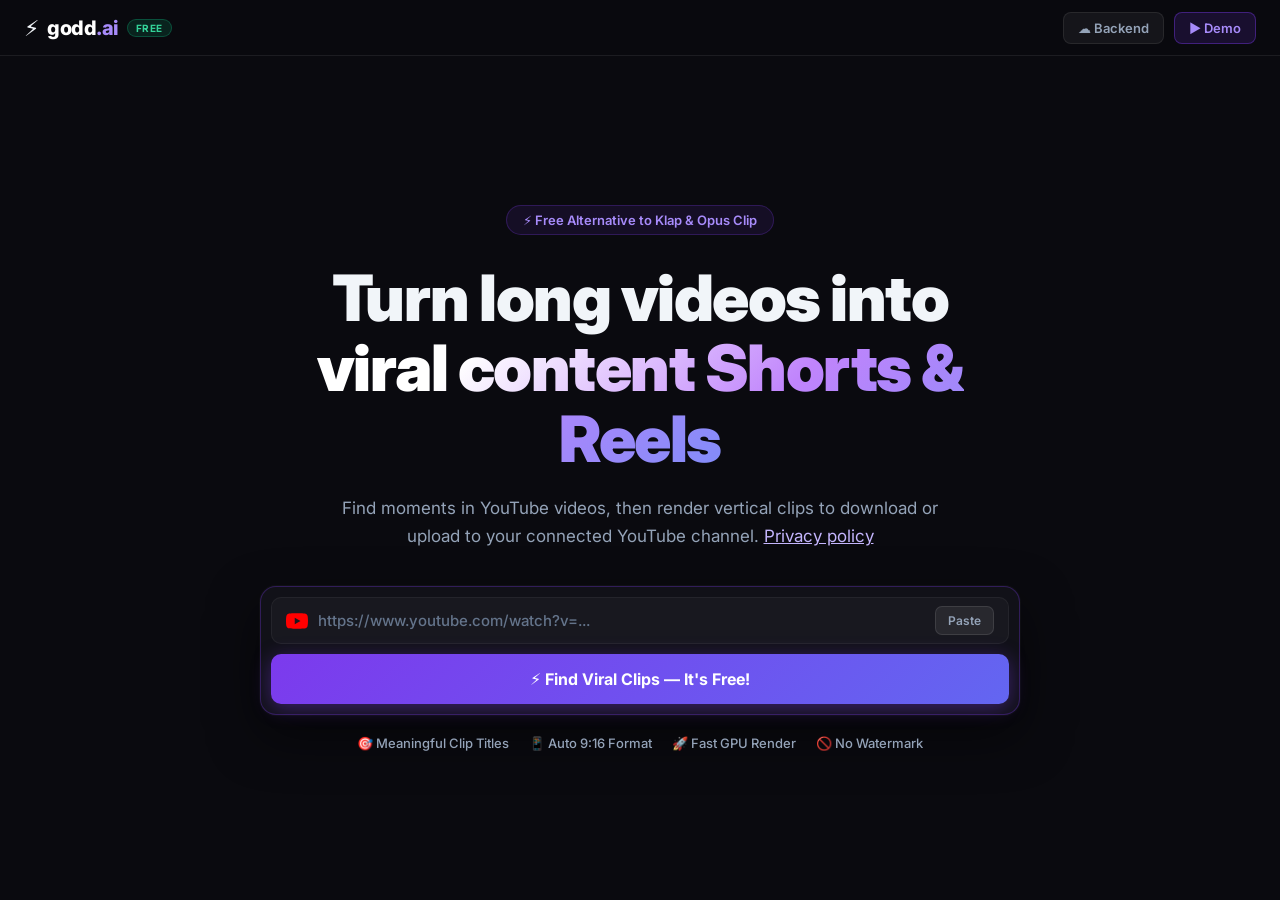
==== commit e3c99df1: "Improve YouTube sign-in and cap clips at two minutes" ====
--- a/index.html
+++ b/index.html
@@ -32,7 +32,7 @@
   <div class="hero-wrap">
     <div class="hero-badge">⚡ Free Alternative to Klap &amp; Opus Clip</div>
     <h1 class="hero-h1">Turn long videos into<br><span class="hero-grad">viral content Shorts &amp; Reels</span></h1>
-    <p class="hero-sub">Paste any YouTube link. AI finds the most meaningful moments, creates compelling titles, and renders 9:16 vertical clips ready to download in one click.</p>
+    <p class="hero-sub">Find moments in YouTube videos, then render vertical clips to download or upload to your connected YouTube channel. <a href="/privacy.html" class="privacy-link">Privacy policy</a></p>
 
     <div class="url-card">
       <div class="url-row">
@@ -230,6 +230,35 @@
             <span class="preset-name">Off</span><span class="preset-desc">No added captions</span>
           </button>
         </div>
+      </div>
+
+      <div class="ctrl-box youtube-box">
+        <div class="ctrl-box-title">Upload to YouTube</div>
+        <p id="youtubeStatus" role="status">Checking YouTube connection…</p>
+        <button class="layout-btn" type="button" id="youtubeConnect" disabled>Connect YouTube</button>
+        <a id="youtubeSetup" href="https://github.com/WhiffGodd/godd-ai-local-host#upload-clips-to-youtube" target="_blank" rel="noopener noreferrer" hidden>Google sign-in setup instructions</a>
+        <button class="layout-btn" type="button" id="youtubeDisconnect" hidden>Disconnect</button>
+        <form id="youtubeForm" hidden>
+          <label>Title <input id="youtubeTitle" maxlength="100" required></label>
+          <label>Description <textarea id="youtubeDescription" rows="2" maxlength="5000"></textarea></label>
+          <label>Visibility
+            <select id="youtubePrivacy">
+              <option value="private">Private</option>
+              <option value="unlisted">Unlisted</option>
+              <option value="public">Public</option>
+            </select>
+          </label>
+          <label>Is this video made for kids?
+            <select id="youtubeAudience" required>
+              <option value="">Choose an audience</option>
+              <option value="no">No</option>
+              <option value="yes">Yes</option>
+            </select>
+          </label>
+          <button class="btn-download" type="submit" id="youtubeUpload">Upload to YouTube</button>
+        </form>
+        <p id="youtubeResult" role="status"></p>
+        <p class="youtube-privacy">Channel access ends when you disconnect or the server restarts. <a href="/privacy.html" target="_blank" rel="noopener noreferrer">Godd AI privacy policy</a></p>
       </div>
 
       <!-- Direct Download Box -->
@@ -278,12 +307,12 @@
 <div class="modal-bg" id="errModal" style="display:none" onclick="if(event.target===this)closeErrModal()">
   <div class="modal-card">
     <div class="modal-icon">⚠️</div>
-    <h3>Download Failed</h3>
+    <h3 id="errTitle">Download Failed</h3>
     <p class="modal-p err-detail" id="errDetail"></p>
-    <p class="modal-p" style="color:#94A3B8;font-size:13px;">You can retry, or upload the original video if YouTube blocks access.</p>
+    <p id="errHelp" class="modal-p" style="color:#94A3B8;font-size:13px;">You can retry, or upload the original video if YouTube blocks access.</p>
     <div class="modal-actions">
-      <button class="btn-modal-primary" onclick="closeErrModal();downloadClip()">🔄 Retry Download</button>
-      <button class="btn-modal-sec" onclick="closeErrModal();downloadSRT()">📄 Get SRT Instead</button>
+      <button class="btn-modal-primary" id="errRetry">Retry Download</button>
+      <button class="btn-modal-sec" id="errSrt" onclick="closeErrModal();downloadSRT()">Get SRT Instead</button>
       <button class="btn-modal-sec" onclick="closeErrModal()">Close</button>
     </div>
   </div>
@@ -293,5 +322,6 @@
 <div class="toast" id="toast"></div>
 
 <script src="app.js"></script>
+<script src="youtube-studio.js"></script>
 </body>
 </html>
--- a/style.css
+++ b/style.css
@@ -656,6 +656,24 @@
   box-shadow: 0 8px 30px rgba(124,58,237,0.6); filter: brightness(1.1);
 }
 .dl-note { font-size: 11px; color: var(--text3); text-align: center; margin-bottom: 10px; }
+
+.youtube-box form { display: grid; gap: 10px; margin-top: 12px; }
+.youtube-box [hidden] { display: none; }
+.youtube-box label { display: grid; gap: 4px; font-size: 12px; color: var(--text2); }
+.youtube-box input, .youtube-box textarea, .youtube-box select {
+  width: 100%; padding: 8px; color: var(--text); background: var(--bg);
+  border: 1px solid var(--border); border-radius: 6px; font: inherit;
+}
+.youtube-box p { margin: 6px 0; font-size: 12px; color: var(--text2); }
+.youtube-box p:empty { display: none; }
+.youtube-box a { color: var(--purple2); }
+.youtube-box .youtube-privacy { font-size: 11px; margin-top: 10px; }
+.youtube-box button:disabled { opacity: .55; cursor: default; }
+.privacy-link, .privacy-page a { color: #c4b5fd; }
+.privacy-page { max-width: 700px; margin: 0 auto; padding: 48px 24px; line-height: 1.65; }
+.privacy-page h1 { margin: 16px 0; }
+.privacy-page h2 { font-size: 1.2rem; margin-top: 24px; }
+.privacy-page p { color: var(--text2); margin: 8px 0; }
 .sec-actions { display: flex; gap: 8px; }
 .btn-sec {
   flex: 1; background: rgba(255,255,255,0.05);
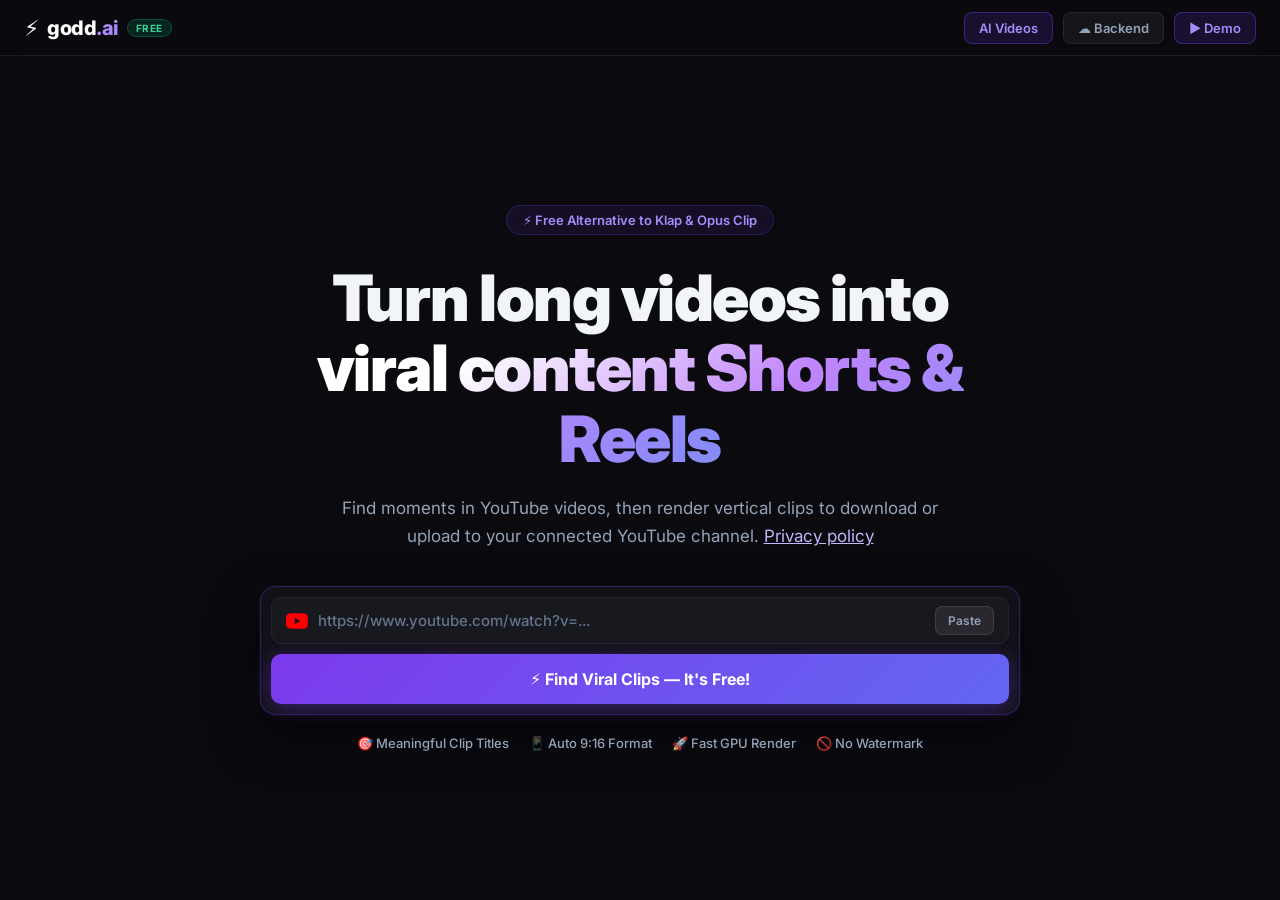
==== commit f61c13d7: "Add AI Video Studio with narrated animated explainers" ====
--- a/index.html
+++ b/index.html
@@ -21,6 +21,7 @@
       <span class="badge-free">FREE</span>
     </div>
     <div class="nav-right">
+      <a class="nav-btn nav-btn-demo" href="/ai-videos.html">AI Videos</a>
       <button class="nav-btn" onclick="openBackendModal()">☁️ Backend</button>
       <button class="nav-btn nav-btn-demo" onclick="loadDemo()">▶ Demo</button>
     </div>
@@ -233,6 +234,23 @@
       </div>
 
       <div class="ctrl-box youtube-box">
+        <div class="ctrl-box-title">Thumbnail &amp; Description</div>
+        <div class="clip-thumbnail">
+          <img id="clipThumbnail" alt="Selected clip thumbnail" hidden>
+          <div class="thumbnail-controls">
+            <label>Frame time in original video (seconds)
+              <input id="thumbnailTime" type="number" min="0" step="0.01">
+            </label>
+            <button class="layout-btn" type="button" id="previewThumbnail">Preview Frame</button>
+            <a id="downloadThumbnail" hidden>Download JPG</a>
+          </div>
+        </div>
+        <p id="thumbnailStatus" role="status"></p>
+        <label>Description and hashtags <textarea id="youtubeDescription" rows="5" maxlength="5000"></textarea></label>
+        <button class="layout-btn" type="button" id="copyDescription">Copy Description</button>
+      </div>
+
+      <div class="ctrl-box youtube-box">
         <div class="ctrl-box-title">Upload to YouTube</div>
         <p id="youtubeStatus" role="status">Checking YouTube connection…</p>
         <button class="layout-btn" type="button" id="youtubeConnect" disabled>Connect YouTube</button>
@@ -240,7 +258,6 @@
         <button class="layout-btn" type="button" id="youtubeDisconnect" hidden>Disconnect</button>
         <form id="youtubeForm" hidden>
           <label>Title <input id="youtubeTitle" maxlength="100" required></label>
-          <label>Description <textarea id="youtubeDescription" rows="2" maxlength="5000"></textarea></label>
           <label>Visibility
             <select id="youtubePrivacy">
               <option value="private">Private</option>
--- a/style.css
+++ b/style.css
@@ -64,6 +64,11 @@
   padding: 2px 8px; border-radius: 20px; letter-spacing: 0.5px;
 }
 .nav-right { display: flex; gap: 10px; }
+.nav-right a { text-decoration: none; white-space: nowrap; }
+@media (max-width: 480px) {
+  .nav-right { gap: 5px; flex-wrap: wrap; justify-content: flex-end; }
+  .nav-right .nav-btn { padding-inline: 7px; }
+}
 .nav-btn {
   background: rgba(255,255,255,0.05);
   border: 1px solid var(--border);
@@ -669,6 +674,10 @@
 .youtube-box a { color: var(--purple2); }
 .youtube-box .youtube-privacy { font-size: 11px; margin-top: 10px; }
 .youtube-box button:disabled { opacity: .55; cursor: default; }
+.clip-thumbnail { display: grid; grid-template-columns: 64px 1fr; gap: 10px; margin: 8px 0; }
+.clip-thumbnail img { width: 64px; aspect-ratio: 9/16; object-fit: cover; border-radius: 6px; background: var(--bg); }
+.thumbnail-controls { grid-column: 2; display: grid; align-content: start; gap: 6px; }
+.youtube-box #copyDescription { margin-top: 6px; }
 .privacy-link, .privacy-page a { color: #c4b5fd; }
 .privacy-page { max-width: 700px; margin: 0 auto; padding: 48px 24px; line-height: 1.65; }
 .privacy-page h1 { margin: 16px 0; }
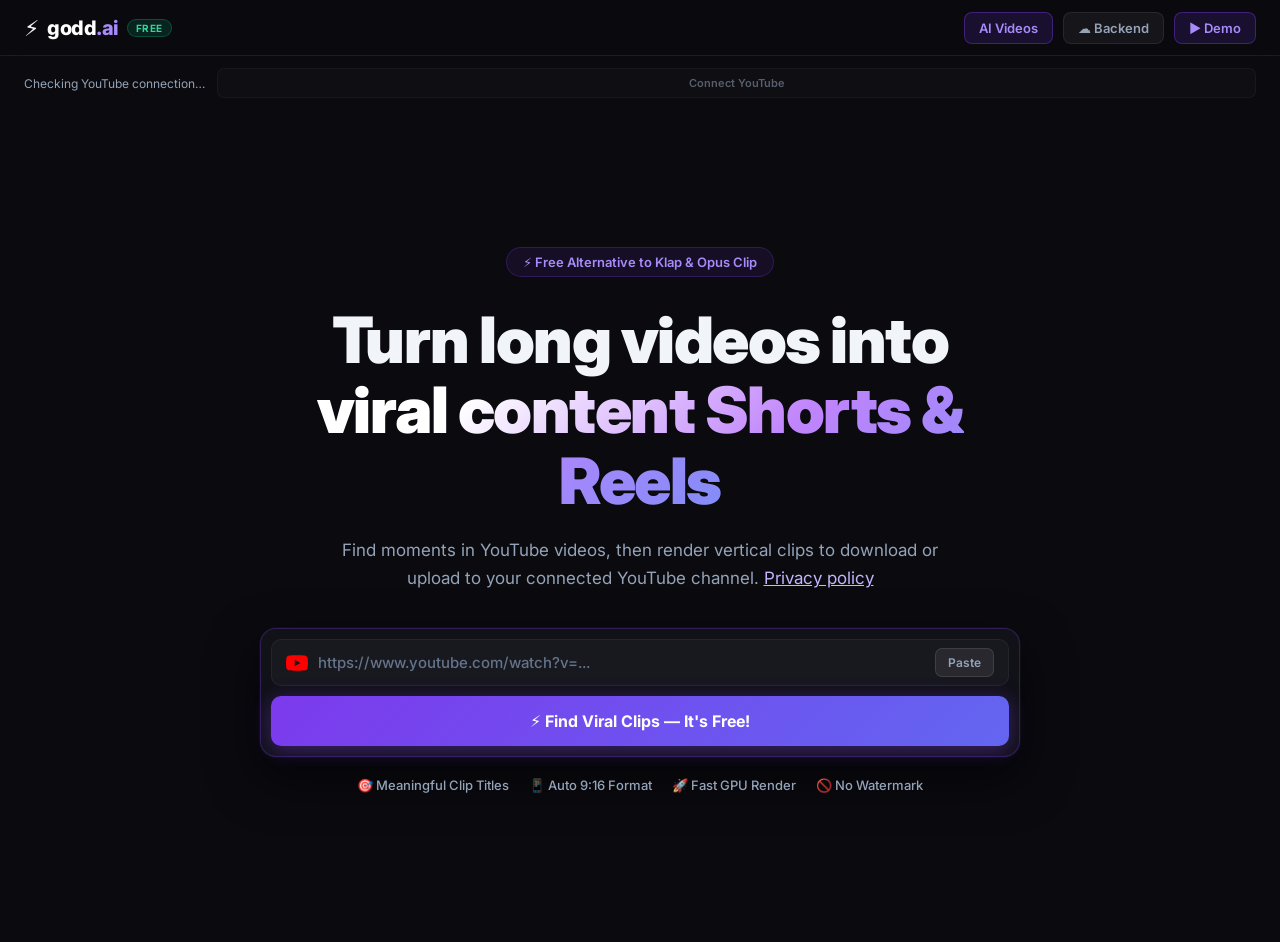
==== commit 58aaba9b: "Sync explainer subtitles and separate studio YouTube accounts" ====
--- a/index.html
+++ b/index.html
@@ -28,6 +28,13 @@
   </div>
 </nav>
 
+<section class="youtube-account youtube-box" aria-label="Clip Studio YouTube">
+  <p id="youtubeStatus" role="status">Checking YouTube connection…</p>
+  <button class="layout-btn" type="button" id="youtubeConnect" disabled>Connect YouTube</button>
+  <button class="layout-btn" type="button" id="youtubeDisconnect" hidden>Disconnect</button>
+  <a id="youtubeSetup" href="https://github.com/WhiffGodd/godd-ai-local-host#upload-clips-to-youtube" target="_blank" rel="noopener noreferrer" hidden>Google sign-in setup instructions</a>
+</section>
+
 <!-- ═══════════════════ HERO ═══════════════════ -->
 <section id="heroSection">
   <div class="hero-wrap">
@@ -252,10 +259,7 @@
 
       <div class="ctrl-box youtube-box">
         <div class="ctrl-box-title">Upload to YouTube</div>
-        <p id="youtubeStatus" role="status">Checking YouTube connection…</p>
-        <button class="layout-btn" type="button" id="youtubeConnect" disabled>Connect YouTube</button>
-        <a id="youtubeSetup" href="https://github.com/WhiffGodd/godd-ai-local-host#upload-clips-to-youtube" target="_blank" rel="noopener noreferrer" hidden>Google sign-in setup instructions</a>
-        <button class="layout-btn" type="button" id="youtubeDisconnect" hidden>Disconnect</button>
+        <p id="clipUploadChannel"></p>
         <form id="youtubeForm" hidden>
           <label>Title <input id="youtubeTitle" maxlength="100" required></label>
           <label>Visibility
--- a/style.css
+++ b/style.css
@@ -482,7 +482,7 @@
 /* Subtitle overlay */
 .subs-overlay {
   display: block !important;
-  position: absolute; left: 12px; right: 12px; bottom: 62px; z-index: 15;
+  position: absolute; left: 12px; right: 12px; bottom: 16.4%; z-index: 15;
   pointer-events: none; text-align: center; padding: 0 4px;
 }
 /* Expressive caption treatments, kept compact for vertical video. */
@@ -663,6 +663,8 @@
 .dl-note { font-size: 11px; color: var(--text3); text-align: center; margin-bottom: 10px; }
 
 .youtube-box form { display: grid; gap: 10px; margin-top: 12px; }
+.youtube-account { display: flex; align-items: center; justify-content: flex-end; flex-wrap: wrap; gap: 6px 12px; max-width: 1360px; margin: 0 auto; padding: 12px 24px 0; }
+.youtube-account a { font-size: 12px; }
 .youtube-box [hidden] { display: none; }
 .youtube-box label { display: grid; gap: 4px; font-size: 12px; color: var(--text2); }
 .youtube-box input, .youtube-box textarea, .youtube-box select {
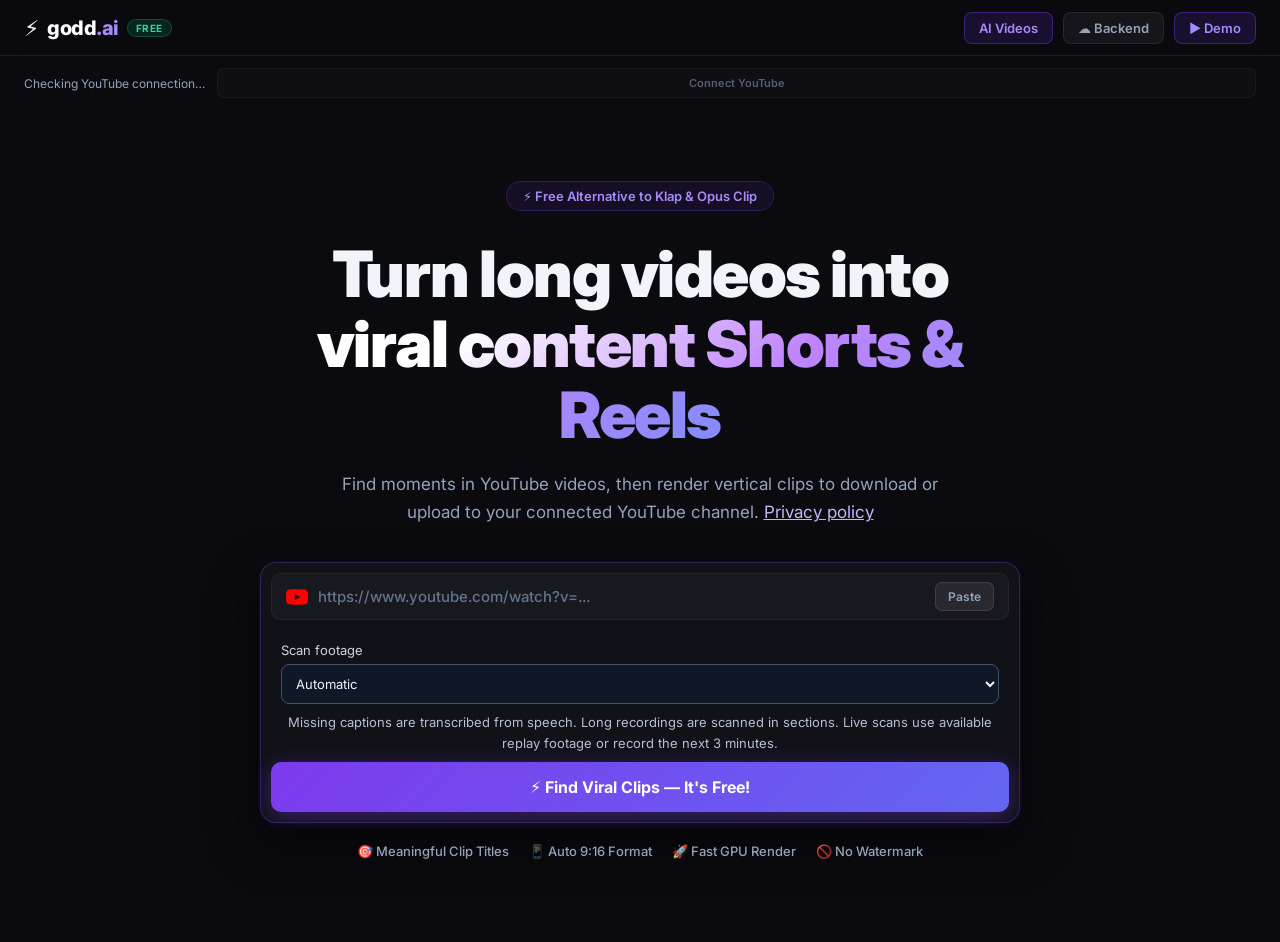
==== commit 1d9d0af2: "Add reel motion animation and improve stream clip analysis" ====
--- a/index.html
+++ b/index.html
@@ -50,6 +50,27 @@
         <input id="urlInput" type="text" placeholder="https://www.youtube.com/watch?v=..." autocomplete="off" onkeydown="if(event.key==='Enter')analyzeVideo()">
         <button class="btn-paste" onclick="pasteClip()">Paste</button>
       </div>
+      <div class="analysis-options">
+        <label for="analysisMode">Scan footage
+          <select id="analysisMode" onchange="updateAnalysisOptions()">
+            <option value="auto">Automatic</option>
+            <option value="recent">Recent live footage</option>
+            <option value="range">Choose a time range</option>
+          </select>
+        </label>
+        <label id="analysisStartLabel" for="analysisStart" hidden>Start time
+          <input id="analysisStart" type="text" value="0:00" placeholder="1:30:00" inputmode="numeric">
+        </label>
+        <label id="analysisMinutesLabel" for="analysisMinutes" hidden>Scan length
+          <select id="analysisMinutes">
+            <option value="5">5 minutes</option>
+            <option value="10" selected>10 minutes</option>
+            <option value="20">20 minutes</option>
+            <option value="30">30 minutes</option>
+          </select>
+        </label>
+      </div>
+      <p class="analysis-help">Missing captions are transcribed from speech. Long recordings are scanned in sections. Live scans use available replay footage or record the next 3 minutes.</p>
       <button class="btn-analyze" onclick="analyzeVideo()">
         ⚡ Find Viral Clips — It's Free!
       </button>
@@ -80,12 +101,14 @@
       <div class="proc-step" id="ps3"><span class="ps-dot"></span> Scoring virality &amp; emotion</div>
       <div class="proc-step" id="ps4"><span class="ps-dot"></span> Building 9:16 clips with captions</div>
     </div>
-    <p class="proc-note">First request may take 30–60s while Render server wakes up</p>
+    <p class="proc-note">Speech transcription can take several minutes. You can return to this tab while the scan continues.</p>
+    <button id="checkAnalysis" type="button" class="nav-btn" onclick="resumeClipAnalysis()" hidden>Check scan status</button>
   </div>
 </section>
 
 <!-- ═══════════════════ STUDIO ═══════════════════ -->
 <section id="studioSection" style="display:none">
+  <p id="analysisNotice" class="analysis-help" role="status"></p>
 
   <!-- Top bar -->
   <div class="studio-topbar">
@@ -131,6 +154,7 @@
           <!-- Gameplay Player Wrap -->
           <div class="game-video-wrap" id="gameVideoWrap">
             <div id="ytPlayerDiv"></div>
+            <video id="sourcePreview" playsinline preload="metadata" hidden></video>
             <iframe id="fallbackIframe" src="" frameborder="0" allow="accelerometer; autoplay; clipboard-write; encrypted-media; gyroscope; picture-in-picture" allowfullscreen style="display:none; width:100%; height:100%;"></iframe>
           </div>
         </div>
--- a/style.css
+++ b/style.css
@@ -121,6 +121,13 @@
   box-shadow: 0 20px 50px rgba(0,0,0,0.5), 0 0 0 1px rgba(255,255,255,0.03);
   margin-bottom: 20px;
 }
+.analysis-options { display:flex; flex-wrap:wrap; gap:12px; padding:12px 10px 0; text-align:left; }
+.analysis-options label { display:flex; flex-direction:column; gap:6px; flex:1 1 130px; color:var(--text-secondary,#cbd5e1); font-size:13px; }
+.analysis-options label[hidden] { display:none; }
+.analysis-options select,.analysis-options input { width:100%; padding:10px; border:1px solid #405068; border-radius:8px; background:#101827; color:#edf4ff; font:inherit; }
+.analysis-help { color:var(--text-secondary,#b5c1d3); font-size:13px; line-height:1.6; padding:8px 12px; }
+#sourcePreview { width:100%; height:100%; object-fit:contain; background:#080b12; }
+.layout-crop #sourcePreview { object-fit:cover; }
 .url-row {
   display: flex; align-items: center; gap: 10px;
   background: rgba(255,255,255,0.03);
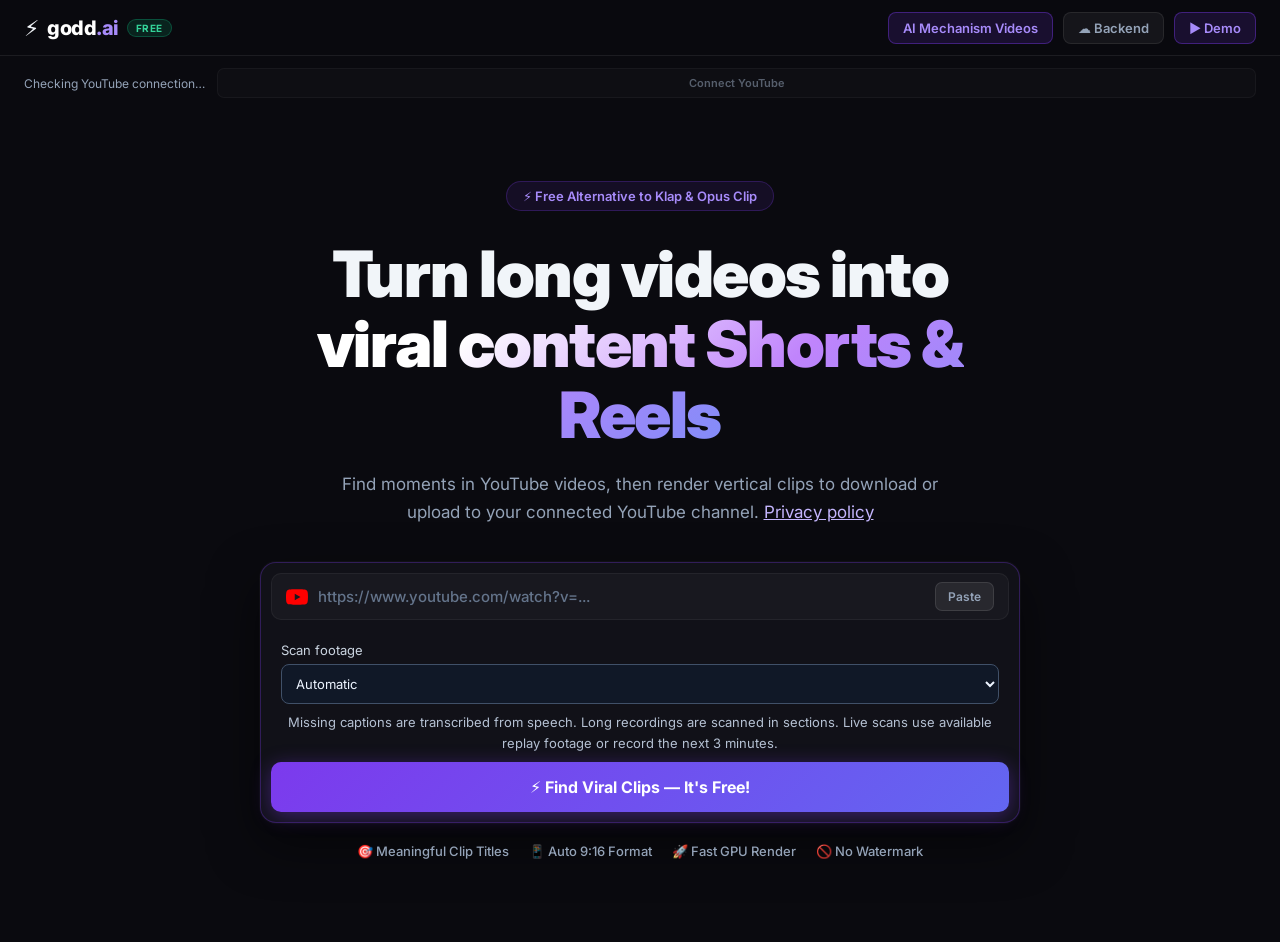
==== commit cf25797e: "Add biology and detailed electrical mechanism videos" ====
--- a/index.html
+++ b/index.html
@@ -21,7 +21,7 @@
       <span class="badge-free">FREE</span>
     </div>
     <div class="nav-right">
-      <a class="nav-btn nav-btn-demo" href="/ai-videos.html">AI Videos</a>
+      <a class="nav-btn nav-btn-demo" href="/ai-videos.html">AI Mechanism Videos</a>
       <button class="nav-btn" onclick="openBackendModal()">☁️ Backend</button>
       <button class="nav-btn nav-btn-demo" onclick="loadDemo()">▶ Demo</button>
     </div>
--- a/style.css
+++ b/style.css
@@ -66,6 +66,9 @@
 .nav-right { display: flex; gap: 10px; }
 .nav-right a { text-decoration: none; white-space: nowrap; }
 @media (max-width: 480px) {
+  .navbar { height: auto; min-height: 56px; }
+  .nav-inner { height: auto; min-height: 56px; padding: 10px 12px; gap: 8px; }
+  .badge-free { display: none; }
   .nav-right { gap: 5px; flex-wrap: wrap; justify-content: flex-end; }
   .nav-right .nav-btn { padding-inline: 7px; }
 }
